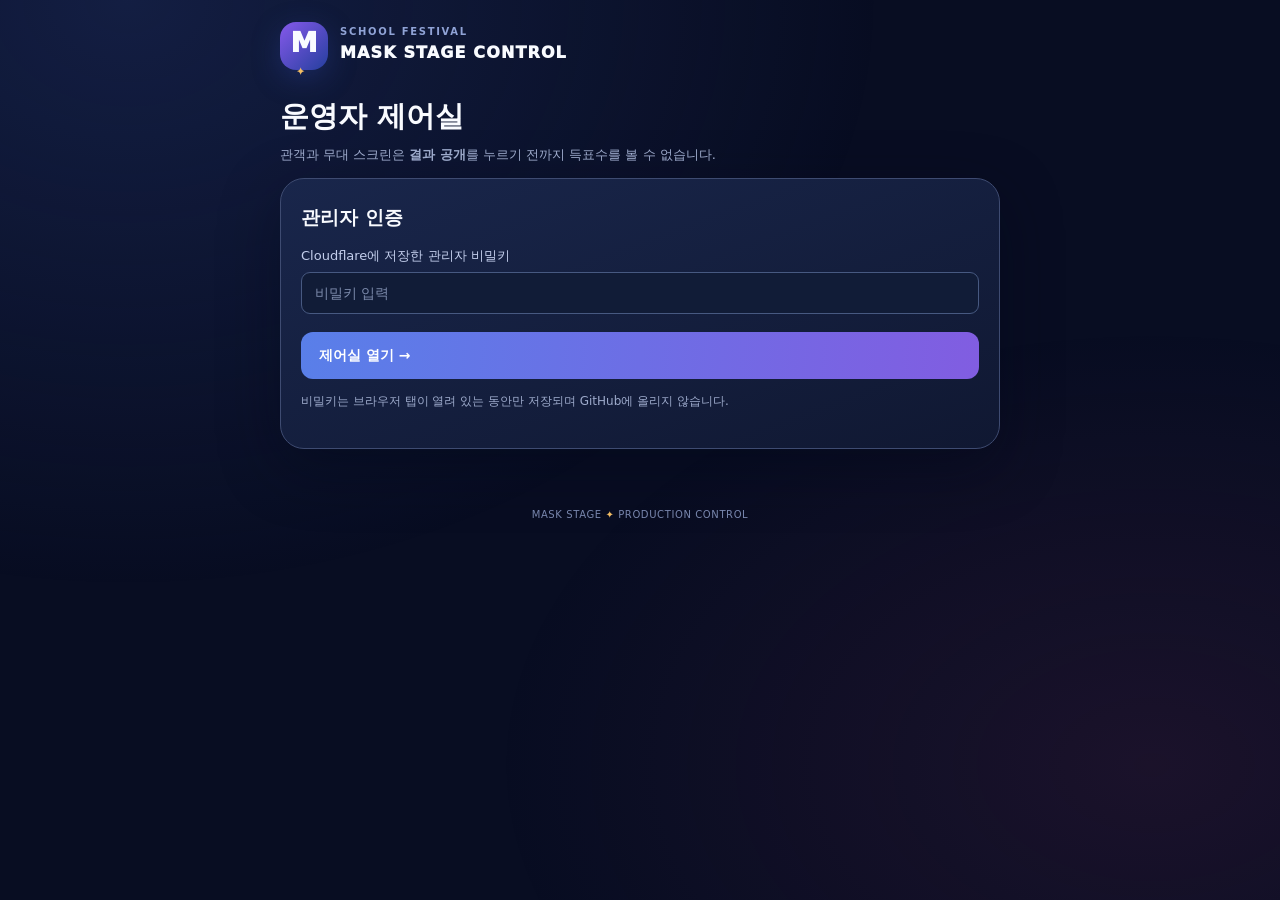
==== admin.html @ 5572ec05 "Add files via upload" ====
<!doctype html><html lang="ko"><head><meta charset="utf-8"><meta name="viewport" content="width=device-width,initial-scale=1"><meta name="theme-color" content="#090f28"><title>MASK STAGE | 관리자</title><link rel="stylesheet" href="./assets/styles.css"></head>
<body class="manager-page"><div class="ambient"></div><main class="shell manager-shell"><header class="masthead"><div class="brand-mark">M<span>✦</span></div><div><div class="eyebrow">SCHOOL FESTIVAL</div><h1 class="brand-name">MASK STAGE CONTROL</h1></div></header><div class="manager-heading"><h2>운영자 제어실</h2><p>관객과 무대 스크린은 <b>결과 공개</b>를 누르기 전까지 득표수를 볼 수 없습니다.</p></div>
<section class="manager-card" id="loginPanel"><h3>관리자 인증</h3><label for="adminToken">Cloudflare에 저장한 관리자 비밀키</label><input type="password" id="adminToken" autocomplete="off" placeholder="비밀키 입력"><button type="button" class="primary-btn" id="login">제어실 열기 →</button><p class="muted-small">비밀키는 브라우저 탭이 열려 있는 동안만 저장되며 GitHub에 올리지 않습니다.</p></section>
<div id="controlPanel" hidden><section class="manager-card"><div class="manager-row"><h3>실시간 현황</h3><span class="status-badge" id="adminStatus">대기</span></div><div class="dashboard-metrics"><div><span>현재 라운드</span><strong id="activeRound">-</strong></div><div><span>접수된 투표</span><strong id="votesTotal">0</strong></div><div><span>남은 시간</span><strong id="adminCountdown">--:--</strong></div></div><p class="muted-small">결과는 여기서만 미리 확인할 수 있으며, 관객에게는 공개 버튼을 누른 뒤 표시됩니다.</p><div class="private-counts">A <strong id="adminA">0</strong>표 <span>·</span> B <strong id="adminB">0</strong>표</div></section>
<section class="manager-card"><h3>라운드 관리</h3><label for="roundSelect">라운드 선택</label><select id="roundSelect"></select><label for="roundTitle">라운드명</label><input id="roundTitle" maxlength="60"><div class="two-inputs"><div><label for="editA">A 참가자 이름</label><input id="editA" maxlength="90"></div><div><label for="editB">B 참가자 이름</label><input id="editB" maxlength="90"></div></div><button type="button" class="secondary-btn" id="saveRound">선택 라운드 이름 저장</button><p class="muted-small">이름 변경은 아직 시작하지 않은 라운드에서만 가능합니다.</p></section>
<section class="manager-card"><h3>진행 제어</h3><div class="manager-buttons"><button class="action-open" id="startRound">▶ 60초 투표 시작</button><button class="action-close" id="closeRound">■ 투표 즉시 마감</button><button class="action-reveal" id="revealRound">★ 결과 전체 공개</button></div><p class="muted-small">공연장 발표 순간에 마지막 버튼을 누르세요. 관객 화면은 서버 갱신 시 자동으로 결과를 확인합니다.</p></section>
<section class="manager-card"><h3>리허설용</h3><p class="muted-small">테스트에서 투표한 기록을 삭제하고 준비 상태로 되돌립니다. 본 행사 중에는 누르지 마세요.</p><button type="button" class="danger-btn" id="resetRound">선택 라운드 투표 완전 초기화</button></section><button type="button" class="text-btn" id="logout">관리자 로그아웃</button></div><p id="adminMessage" class="service-message" role="status"></p><footer class="site-footer">MASK STAGE <span>✦</span> PRODUCTION CONTROL</footer></main><script src="./config.js"></script><script type="module" src="./assets/admin.js"></script></body></html>
---- assets/styles.css ----
:root{color-scheme:dark;--bg:#080d22;--panel:#151d3b;--panel2:#1b284c;--border:#384368;--text:#f9fbff;--muted:#9daacb;--gold:#f4be64;--blue:#669cff;--pink:#f275a9}*{box-sizing:border-box}html{font-family:Pretendard,'Apple SD Gothic Neo','Malgun Gothic',system-ui,sans-serif}body{margin:0;min-height:100vh;background:var(--bg);color:var(--text);line-height:1.55}.ambient{position:fixed;inset:0;pointer-events:none;background:radial-gradient(ellipse at 10% 0%,#263b7960,transparent 46%),radial-gradient(ellipse at 90% 85%,#62264c36,transparent 40%);z-index:-1}.shell{max-width:540px;margin:0 auto;padding:22px 20px 32px}.masthead{display:flex;align-items:center;gap:12px}.brand-mark{border-radius:16px;width:48px;height:48px;display:grid;place-items:center;background:linear-gradient(135deg,#8659eb,#253f9e);font-weight:1000;font-size:27px;box-shadow:0 8px 28px #2d409c66}.brand-mark span{font-size:10px;color:var(--gold);margin-left:-7px;align-self:start}.eyebrow,.overline{font-size:10px;letter-spacing:.17em;color:#90a3d6;font-weight:800}.brand-name{font-size:16px;letter-spacing:.07em;margin:2px 0;font-weight:1000}.top-live{margin-left:auto;color:#b9cfff;border:1px solid #415782;border-radius:999px;font-size:9px;font-weight:800;padding:7px 10px;letter-spacing:.12em}.live-dot{display:inline-block;background:#64ecae;border-radius:50%;width:7px;height:7px;margin-right:3px}.hero{text-align:center;padding:36px 4px 26px}.overline{color:var(--gold)}.hero h2{font-size:clamp(29px,8vw,41px);line-height:1.28;letter-spacing:-.035em;margin:12px 0;font-weight:900}.hero h2 em{font-style:normal;color:var(--gold)}.hero-copy{color:var(--muted);font-size:13px}.stage-card,.manager-card{background:linear-gradient(160deg,#19264b,#101832);border:1px solid #3e4b71;border-radius:24px;box-shadow:0 18px 60px #01071866;padding:24px 20px;margin-bottom:16px}.card-header,.manager-row,.result-label{display:flex;justify-content:space-between;align-items:center;gap:12px}.round-badge{background:#2d3d6a;border:1px solid #52658e;border-radius:9px;color:#e2eaff;padding:6px 11px;font-size:12px;font-weight:800}.status-badge{border:1px solid #5374a7;background:#22325a;border-radius:999px;color:#bcd0ff;font-size:11px;font-weight:800;padding:6px 10px}.timer-wrap{text-align:center;margin:18px 0 22px}.small-hint{color:#c7d2ee;font-size:13px;margin:0 0 4px}.big-timer{font-weight:1000;font-size:52px;font-variant-numeric:tabular-nums;letter-spacing:.015em;line-height:1.3;color:var(--gold)}.timer-track{margin:8px auto 0;max-width:275px;background:#384568;height:6px;overflow:hidden;border-radius:20px}.timer-fill{background:linear-gradient(90deg,#f47a8f,#ffcd70);width:0;height:100%;transition:width .25s linear}.prompt{text-align:center;margin:16px 0;font-size:14px;font-weight:800}.candidates{display:grid;grid-template-columns:1fr 1fr;gap:11px}.candidate{position:relative;background:#1d2a50;border:2px solid #34456f;border-radius:17px;padding:22px 8px 20px;color:white;display:flex;flex-direction:column;gap:8px;align-items:center;cursor:pointer;min-width:0}.candidate.selected{background:#264575;border-color:#8cb7ff;box-shadow:inset 0 0 0 1px #749cde}.candidate:disabled{opacity:.75;cursor:default}.candidate-symbol{display:grid;place-items:center;border-radius:50%;width:56px;height:56px;font-size:22px;font-weight:1000;background:linear-gradient(145deg,#7772d9,#3b569e)}.candidate:nth-child(2) .candidate-symbol{background:linear-gradient(145deg,#e780ae,#904b96)}.candidate-name{font-size:14px;font-weight:800;min-height:42px;display:flex;align-items:center;text-align:center;overflow-wrap:anywhere}.candidate-check{position:absolute;top:10px;right:13px;color:#97bbf0;opacity:0}.candidate.selected .candidate-check{opacity:1}.primary-btn,.secondary-btn,.action-open,.action-close,.action-reveal,.danger-btn{border:0;border-radius:12px;min-height:47px;padding:12px 18px;color:white;font-family:inherit;font-size:14px;font-weight:900;cursor:pointer}.primary-btn{width:100%;background:linear-gradient(95deg,#597fe9,#815de1);display:flex;justify-content:space-between;align-items:center;margin-top:18px}.primary-btn:disabled{opacity:.42;cursor:not-allowed}.secondary-btn{width:100%;background:#3a5484;border:1px solid #6481ae;margin-top:12px}.disclaimer{text-align:center;color:var(--muted);font-size:11px}.message-panel{text-align:center;padding:14px 8px 26px}.message-icon{font-size:38px}.message-panel h3{margin:12px 0 6px;font-size:21px}.message-panel p{margin:0;color:#b6c3e5;font-size:13px;line-height:1.8}.result-lead{text-align:center;font-size:10px;letter-spacing:.2em;color:var(--gold);font-weight:900}.result-title{text-align:center;margin:7px 0 24px}.result-entry{margin:19px 0}.result-label{font-size:15px;font-weight:800}.result-label strong{font-size:22px;font-variant-numeric:tabular-nums}.bar-bg{height:18px;background:#344261;overflow:hidden;border-radius:20px;margin:8px 0 4px}.bar{height:100%;border-radius:20px;width:0%;transition:width 1s cubic-bezier(.2,.9,.2,1)}.bar-a{background:linear-gradient(90deg,#ffb85b,#f4d891)}.bar-b{background:linear-gradient(90deg,#447ded,#75b7ff)}.votes-raw,.total-count{color:var(--muted);font-size:12px;text-align:right}.winner{text-align:center;background:#30314e;border:1px solid #8c704c;color:#ffe29c;border-radius:13px;font-size:18px;font-weight:1000;padding:14px;margin-top:22px}.total-count{text-align:center;margin-bottom:0}.service-message{min-height:18px;text-align:center;color:#e9b6a1;font-size:12px}.site-footer{text-align:center;color:#7886ad;font-size:10px;letter-spacing:.06em;margin:24px 0}.site-footer span{color:var(--gold)}[hidden]{display:none!important}button:focus-visible,input:focus-visible,select:focus-visible{outline:3px solid var(--gold);outline-offset:2px}.manager-shell{max-width:760px}.manager-heading h2{margin-bottom:6px;font-size:29px}.manager-heading p{margin-top:0;color:var(--muted);font-size:13px}.manager-card h3{margin:0 0 14px}.manager-card label{display:block;margin:12px 0 6px;font-size:13px;color:#c3ceec}.manager-card input,.manager-card select{width:100%;padding:12px 13px;border-radius:9px;background:#111c37;border:1px solid #475981;color:white;font-family:inherit;font-size:14px}.manager-card input::placeholder{color:#7c8aab}.muted-small{color:var(--muted);font-size:12px;line-height:1.7}.two-inputs{display:grid;grid-template-columns:1fr 1fr;gap:13px}.dashboard-metrics{display:grid;grid-template-columns:repeat(3,1fr);gap:8px}.dashboard-metrics div{border-radius:12px;padding:15px 9px;background:#243353;text-align:center}.dashboard-metrics span{font-size:11px;color:#aebdde;display:block}.dashboard-metrics strong{display:block;font-size:21px;margin-top:5px;font-variant-numeric:tabular-nums}.private-counts{font-size:17px;color:#e7eafc}.private-counts span{color:#7284ab;margin:0 12px}.manager-buttons{display:grid;grid-template-columns:repeat(3,1fr);gap:8px}.action-open{background:#246c65}.action-close{background:#815c42}.action-reveal{background:linear-gradient(110deg,#a27025,#cf9c43)}.danger-btn{background:#663c4f;border:1px solid #a56f82}.text-btn{color:#9cadd1;background:none;border:0;padding:10px;cursor:pointer}.screen-page{overflow:hidden}.screen-shell{width:100vw;height:100vh;display:flex;flex-direction:column;padding:3.5vh 4vw;text-align:center}.screen-header{display:flex;justify-content:space-between;align-items:center}.screen-brand{font-weight:1000;letter-spacing:.1em;font-size:clamp(17px,2vw,30px)}.screen-brand span{color:var(--gold)}.screen-main{flex:1;display:flex;flex-direction:column;justify-content:center;align-items:center;min-height:0}.screen-overline{font-size:clamp(18px,2vw,29px);letter-spacing:.2em;font-weight:900;color:var(--gold);margin:0}.screen-main h1{font-size:clamp(38px,5vw,90px);line-height:1.3;margin:1vh 0 3vh;font-weight:1000}.screen-hint{font-size:clamp(16px,1.9vw,30px);color:#d2ddfa;margin:1vh}.screen-qr{display:block;margin:2vh auto 0;background:#fff;padding:10px;border-radius:14px;width:min(18vw,220px);height:auto}.screen-url{color:#b7c7ee;font-size:clamp(13px,1.4vw,23px)}.screen-countdown{font-size:clamp(48px,7vw,122px);font-weight:1000;color:var(--gold);font-variant-numeric:tabular-nums;line-height:1.2}.screen-footer{font-weight:800;letter-spacing:.18em;color:#7e91c0;font-size:1vw}.screen-result-kicker{color:var(--gold);font-size:2.1vw;font-weight:900;letter-spacing:.16em}.screen-result-grid{display:grid;grid-template-columns:1fr .14fr 1fr;gap:2vw;width:min(94vw,1300px);align-items:center}.screen-result-item{background:#1a2746;border:1px solid #425477;border-radius:22px;padding:3vh 2vw;display:flex;flex-direction:column;gap:1vh;min-width:0}.screen-result-item span{font-size:clamp(18px,2.4vw,44px);font-weight:800;overflow-wrap:anywhere}.screen-result-item b{font-size:clamp(42px,6vw,100px);font-variant-numeric:tabular-nums}.screen-result-item .bar-bg{height:2.5vh}.screen-result-item small{font-size:1.5vw;color:#b6c5e6}.screen-vs{font-weight:900;color:var(--gold);font-size:clamp(22px,3vw,55px)}.screen-winner{font-size:clamp(25px,3vw,55px);font-weight:1000;color:#ffdaa3;margin-top:3vh}.screen-total{color:#b6c5e6;font-size:1.5vw}.screen-network{color:#f5c29b;font-size:12px}.screen-footer{margin-top:auto}@media(max-width:480px){.masthead .top-live{display:none}.shell{padding:16px 14px 26px}.hero{padding:30px 0 22px}.stage-card{padding:20px 16px}.two-inputs,.manager-buttons{grid-template-columns:1fr}.manager-card{padding:20px 16px}.dashboard-metrics strong{font-size:16px}}
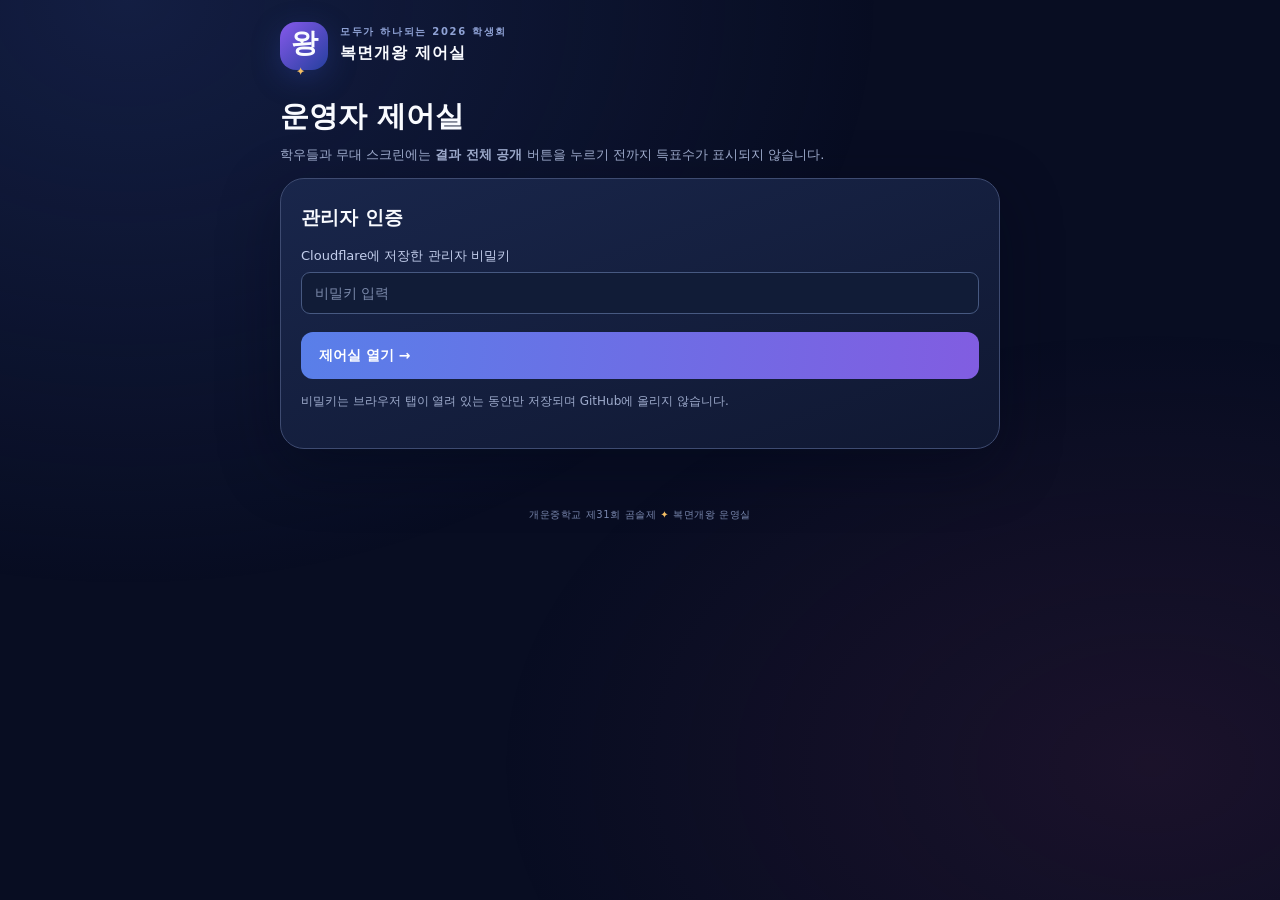
==== commit 558fd3c0: "Update admin.html" ====
--- a/admin.html
+++ b/admin.html
@@ -1,7 +1,97 @@
-<!doctype html><html lang="ko"><head><meta charset="utf-8"><meta name="viewport" content="width=device-width,initial-scale=1"><meta name="theme-color" content="#090f28"><title>MASK STAGE | 관리자</title><link rel="stylesheet" href="./assets/styles.css"></head>
-<body class="manager-page"><div class="ambient"></div><main class="shell manager-shell"><header class="masthead"><div class="brand-mark">M<span>✦</span></div><div><div class="eyebrow">SCHOOL FESTIVAL</div><h1 class="brand-name">MASK STAGE CONTROL</h1></div></header><div class="manager-heading"><h2>운영자 제어실</h2><p>관객과 무대 스크린은 <b>결과 공개</b>를 누르기 전까지 득표수를 볼 수 없습니다.</p></div>
-<section class="manager-card" id="loginPanel"><h3>관리자 인증</h3><label for="adminToken">Cloudflare에 저장한 관리자 비밀키</label><input type="password" id="adminToken" autocomplete="off" placeholder="비밀키 입력"><button type="button" class="primary-btn" id="login">제어실 열기 →</button><p class="muted-small">비밀키는 브라우저 탭이 열려 있는 동안만 저장되며 GitHub에 올리지 않습니다.</p></section>
-<div id="controlPanel" hidden><section class="manager-card"><div class="manager-row"><h3>실시간 현황</h3><span class="status-badge" id="adminStatus">대기</span></div><div class="dashboard-metrics"><div><span>현재 라운드</span><strong id="activeRound">-</strong></div><div><span>접수된 투표</span><strong id="votesTotal">0</strong></div><div><span>남은 시간</span><strong id="adminCountdown">--:--</strong></div></div><p class="muted-small">결과는 여기서만 미리 확인할 수 있으며, 관객에게는 공개 버튼을 누른 뒤 표시됩니다.</p><div class="private-counts">A <strong id="adminA">0</strong>표 <span>·</span> B <strong id="adminB">0</strong>표</div></section>
-<section class="manager-card"><h3>라운드 관리</h3><label for="roundSelect">라운드 선택</label><select id="roundSelect"></select><label for="roundTitle">라운드명</label><input id="roundTitle" maxlength="60"><div class="two-inputs"><div><label for="editA">A 참가자 이름</label><input id="editA" maxlength="90"></div><div><label for="editB">B 참가자 이름</label><input id="editB" maxlength="90"></div></div><button type="button" class="secondary-btn" id="saveRound">선택 라운드 이름 저장</button><p class="muted-small">이름 변경은 아직 시작하지 않은 라운드에서만 가능합니다.</p></section>
-<section class="manager-card"><h3>진행 제어</h3><div class="manager-buttons"><button class="action-open" id="startRound">▶ 60초 투표 시작</button><button class="action-close" id="closeRound">■ 투표 즉시 마감</button><button class="action-reveal" id="revealRound">★ 결과 전체 공개</button></div><p class="muted-small">공연장 발표 순간에 마지막 버튼을 누르세요. 관객 화면은 서버 갱신 시 자동으로 결과를 확인합니다.</p></section>
-<section class="manager-card"><h3>리허설용</h3><p class="muted-small">테스트에서 투표한 기록을 삭제하고 준비 상태로 되돌립니다. 본 행사 중에는 누르지 마세요.</p><button type="button" class="danger-btn" id="resetRound">선택 라운드 투표 완전 초기화</button></section><button type="button" class="text-btn" id="logout">관리자 로그아웃</button></div><p id="adminMessage" class="service-message" role="status"></p><footer class="site-footer">MASK STAGE <span>✦</span> PRODUCTION CONTROL</footer></main><script src="./config.js"></script><script type="module" src="./assets/admin.js"></script></body></html>
+<!doctype html>
+<html lang="ko">
+<head>
+  <meta charset="utf-8">
+  <meta name="viewport" content="width=device-width, initial-scale=1">
+  <meta name="theme-color" content="#090f28">
+  <title>복면개왕 | 운영자 제어실</title>
+  <link rel="stylesheet" href="./assets/styles.css">
+</head>
+<body class="manager-page">
+  <div class="ambient"></div>
+  <main class="shell manager-shell">
+    <header class="masthead">
+      <div class="brand-mark">왕<span>✦</span></div>
+      <div>
+        <div class="eyebrow">모두가 하나되는 2026 학생회</div>
+        <h1 class="brand-name">복면개왕 제어실</h1>
+      </div>
+    </header>
+
+    <div class="manager-heading">
+      <h2>운영자 제어실</h2>
+      <p>학우들과 무대 스크린에는 <b>결과 전체 공개</b> 버튼을 누르기 전까지 득표수가 표시되지 않습니다.</p>
+    </div>
+
+    <section class="manager-card" id="loginPanel">
+      <h3>관리자 인증</h3>
+      <label for="adminToken">Cloudflare에 저장한 관리자 비밀키</label>
+      <input type="password" id="adminToken" autocomplete="off" placeholder="비밀키 입력">
+      <button type="button" class="primary-btn" id="login">제어실 열기 →</button>
+      <p class="muted-small">비밀키는 브라우저 탭이 열려 있는 동안만 저장되며 GitHub에 올리지 않습니다.</p>
+    </section>
+
+    <div id="controlPanel" hidden>
+      <section class="manager-card">
+        <div class="manager-row">
+          <h3>실시간 현황</h3>
+          <span class="status-badge" id="adminStatus">대기</span>
+        </div>
+        <div class="dashboard-metrics">
+          <div><span>현재 라운드</span><strong id="activeRound">-</strong></div>
+          <div><span>접수된 투표</span><strong id="votesTotal">0</strong></div>
+          <div><span>남은 시간</span><strong id="adminCountdown">--:--</strong></div>
+        </div>
+        <p class="muted-small">결과는 운영자만 미리 확인할 수 있으며, 학우들은 공개 후 확인할 수 있습니다.</p>
+        <div class="private-counts">
+          A <strong id="adminA">0</strong>표 <span>·</span> B <strong id="adminB">0</strong>표
+        </div>
+      </section>
+
+      <section class="manager-card">
+        <h3>라운드 관리</h3>
+        <label for="roundSelect">라운드 선택</label>
+        <select id="roundSelect"></select>
+        <label for="roundTitle">라운드명</label>
+        <input id="roundTitle" maxlength="60">
+        <div class="two-inputs">
+          <div>
+            <label for="editA">A 참가자 이름</label>
+            <input id="editA" maxlength="90">
+          </div>
+          <div>
+            <label for="editB">B 참가자 이름</label>
+            <input id="editB" maxlength="90">
+          </div>
+        </div>
+        <button type="button" class="secondary-btn" id="saveRound">선택 라운드 이름 저장</button>
+        <p class="muted-small">이름 변경은 아직 시작하지 않은 라운드에서만 가능합니다.</p>
+      </section>
+
+      <section class="manager-card">
+        <h3>진행 제어</h3>
+        <div class="manager-buttons">
+          <button type="button" class="action-open" id="startRound">▶ 60초 투표 시작</button>
+          <button type="button" class="action-close" id="closeRound">■ 투표 즉시 마감</button>
+          <button type="button" class="action-reveal" id="revealRound">★ 결과 전체 공개</button>
+        </div>
+        <p class="muted-small">MC 발표 순간에 결과 공개를 누르세요. 학우들의 화면은 서버 상태를 갱신하면서 결과가 표시됩니다.</p>
+      </section>
+
+      <section class="manager-card">
+        <h3>리허설용</h3>
+        <p class="muted-small">시험 투표 기록을 삭제하고 준비 상태로 되돌립니다. 본 행사 중에는 누르지 마세요.</p>
+        <button type="button" class="danger-btn" id="resetRound">선택 라운드 투표 완전 초기화</button>
+      </section>
+
+      <button type="button" class="text-btn" id="logout">관리자 로그아웃</button>
+    </div>
+
+    <p id="adminMessage" class="service-message" role="status"></p>
+    <footer class="site-footer">개운중학교 제31회 곰솔제 <span>✦</span> 복면개왕 운영실</footer>
+  </main>
+
+  <script src="./config.js"></script>
+  <script type="module" src="./assets/admin.js"></script>
+</body>
+</html>
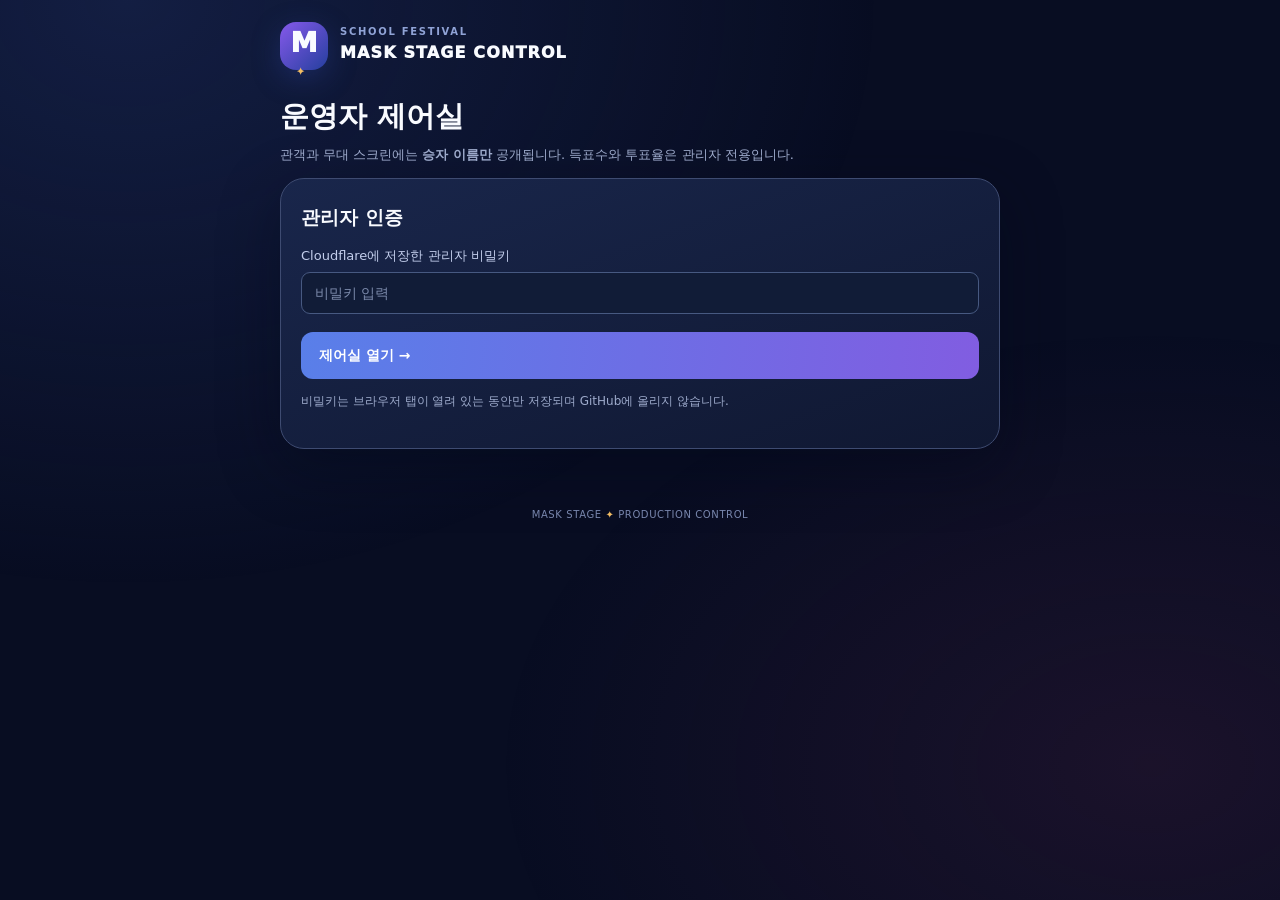
==== commit 6980a7e9: "Add files via upload" ====
--- a/admin.html
+++ b/admin.html
@@ -1,97 +1,7 @@
-<!doctype html>
-<html lang="ko">
-<head>
-  <meta charset="utf-8">
-  <meta name="viewport" content="width=device-width, initial-scale=1">
-  <meta name="theme-color" content="#090f28">
-  <title>복면개왕 | 운영자 제어실</title>
-  <link rel="stylesheet" href="./assets/styles.css">
-</head>
-<body class="manager-page">
-  <div class="ambient"></div>
-  <main class="shell manager-shell">
-    <header class="masthead">
-      <div class="brand-mark">왕<span>✦</span></div>
-      <div>
-        <div class="eyebrow">모두가 하나되는 2026 학생회</div>
-        <h1 class="brand-name">복면개왕 제어실</h1>
-      </div>
-    </header>
-
-    <div class="manager-heading">
-      <h2>운영자 제어실</h2>
-      <p>학우들과 무대 스크린에는 <b>결과 전체 공개</b> 버튼을 누르기 전까지 득표수가 표시되지 않습니다.</p>
-    </div>
-
-    <section class="manager-card" id="loginPanel">
-      <h3>관리자 인증</h3>
-      <label for="adminToken">Cloudflare에 저장한 관리자 비밀키</label>
-      <input type="password" id="adminToken" autocomplete="off" placeholder="비밀키 입력">
-      <button type="button" class="primary-btn" id="login">제어실 열기 →</button>
-      <p class="muted-small">비밀키는 브라우저 탭이 열려 있는 동안만 저장되며 GitHub에 올리지 않습니다.</p>
-    </section>
-
-    <div id="controlPanel" hidden>
-      <section class="manager-card">
-        <div class="manager-row">
-          <h3>실시간 현황</h3>
-          <span class="status-badge" id="adminStatus">대기</span>
-        </div>
-        <div class="dashboard-metrics">
-          <div><span>현재 라운드</span><strong id="activeRound">-</strong></div>
-          <div><span>접수된 투표</span><strong id="votesTotal">0</strong></div>
-          <div><span>남은 시간</span><strong id="adminCountdown">--:--</strong></div>
-        </div>
-        <p class="muted-small">결과는 운영자만 미리 확인할 수 있으며, 학우들은 공개 후 확인할 수 있습니다.</p>
-        <div class="private-counts">
-          A <strong id="adminA">0</strong>표 <span>·</span> B <strong id="adminB">0</strong>표
-        </div>
-      </section>
-
-      <section class="manager-card">
-        <h3>라운드 관리</h3>
-        <label for="roundSelect">라운드 선택</label>
-        <select id="roundSelect"></select>
-        <label for="roundTitle">라운드명</label>
-        <input id="roundTitle" maxlength="60">
-        <div class="two-inputs">
-          <div>
-            <label for="editA">A 참가자 이름</label>
-            <input id="editA" maxlength="90">
-          </div>
-          <div>
-            <label for="editB">B 참가자 이름</label>
-            <input id="editB" maxlength="90">
-          </div>
-        </div>
-        <button type="button" class="secondary-btn" id="saveRound">선택 라운드 이름 저장</button>
-        <p class="muted-small">이름 변경은 아직 시작하지 않은 라운드에서만 가능합니다.</p>
-      </section>
-
-      <section class="manager-card">
-        <h3>진행 제어</h3>
-        <div class="manager-buttons">
-          <button type="button" class="action-open" id="startRound">▶ 60초 투표 시작</button>
-          <button type="button" class="action-close" id="closeRound">■ 투표 즉시 마감</button>
-          <button type="button" class="action-reveal" id="revealRound">★ 결과 전체 공개</button>
-        </div>
-        <p class="muted-small">MC 발표 순간에 결과 공개를 누르세요. 학우들의 화면은 서버 상태를 갱신하면서 결과가 표시됩니다.</p>
-      </section>
-
-      <section class="manager-card">
-        <h3>리허설용</h3>
-        <p class="muted-small">시험 투표 기록을 삭제하고 준비 상태로 되돌립니다. 본 행사 중에는 누르지 마세요.</p>
-        <button type="button" class="danger-btn" id="resetRound">선택 라운드 투표 완전 초기화</button>
-      </section>
-
-      <button type="button" class="text-btn" id="logout">관리자 로그아웃</button>
-    </div>
-
-    <p id="adminMessage" class="service-message" role="status"></p>
-    <footer class="site-footer">개운중학교 제31회 곰솔제 <span>✦</span> 복면개왕 운영실</footer>
-  </main>
-
-  <script src="./config.js"></script>
-  <script type="module" src="./assets/admin.js"></script>
-</body>
-</html>
+<!doctype html><html lang="ko"><head><meta charset="utf-8"><meta name="viewport" content="width=device-width,initial-scale=1"><meta name="theme-color" content="#090f28"><title>MASK STAGE | 관리자</title><link rel="stylesheet" href="./assets/styles.css"></head>
+<body class="manager-page"><div class="ambient"></div><main class="shell manager-shell"><header class="masthead"><div class="brand-mark">M<span>✦</span></div><div><div class="eyebrow">SCHOOL FESTIVAL</div><h1 class="brand-name">MASK STAGE CONTROL</h1></div></header><div class="manager-heading"><h2>운영자 제어실</h2><p>관객과 무대 스크린에는 <b>승자 이름만</b> 공개됩니다. 득표수와 투표율은 관리자 전용입니다.</p></div>
+<section class="manager-card" id="loginPanel"><h3>관리자 인증</h3><label for="adminToken">Cloudflare에 저장한 관리자 비밀키</label><input type="password" id="adminToken" autocomplete="off" placeholder="비밀키 입력"><button type="button" class="primary-btn" id="login">제어실 열기 →</button><p class="muted-small">비밀키는 브라우저 탭이 열려 있는 동안만 저장되며 GitHub에 올리지 않습니다.</p></section>
+<div id="controlPanel" hidden><section class="manager-card"><div class="manager-row"><h3>실시간 현황</h3><span class="status-badge" id="adminStatus">대기</span></div><div class="dashboard-metrics"><div><span>현재 라운드</span><strong id="activeRound">-</strong></div><div><span>접수된 투표</span><strong id="votesTotal">0</strong></div><div><span>남은 시간</span><strong id="adminCountdown">--:--</strong></div></div><p class="muted-small">득표수·투표율은 관리자에게만 보입니다. 관객에게는 승자 이름만 공개됩니다.</p><div class="private-counts">A <strong id="adminA">0</strong>표 (<strong id="adminPctA">0.0%</strong>) <span>·</span> B <strong id="adminB">0</strong>표 (<strong id="adminPctB">0.0%</strong>)</div></section>
+<section class="manager-card"><h3>라운드 관리</h3><label for="roundSelect">라운드 선택</label><select id="roundSelect"></select><label for="roundTitle">라운드명</label><input id="roundTitle" maxlength="60"><div class="two-inputs"><div><label for="editA">A 참가자 이름</label><input id="editA" maxlength="90"></div><div><label for="editB">B 참가자 이름</label><input id="editB" maxlength="90"></div></div><button type="button" class="secondary-btn" id="saveRound">선택 라운드 이름 저장</button><p class="muted-small">이름 변경은 아직 시작하지 않은 라운드에서만 가능합니다.</p></section>
+<section class="manager-card"><h3>진행 제어</h3><div class="manager-buttons"><button class="action-open" id="startRound">▶ 60초 투표 시작</button><button class="action-close" id="closeRound">■ 투표 즉시 마감</button><button class="action-reveal" id="revealRound">★ 승자 이름 공개</button></div><p class="muted-small">공연장 발표 순간에 마지막 버튼을 누르세요. 관객 화면에는 승자 이름만 자동 표시됩니다.</p></section>
+<section class="manager-card"><h3>리허설용</h3><p class="muted-small">테스트에서 투표한 기록을 삭제하고 준비 상태로 되돌립니다. 본 행사 중에는 누르지 마세요.</p><button type="button" class="danger-btn" id="resetRound">선택 라운드 투표 완전 초기화</button></section><button type="button" class="text-btn" id="logout">관리자 로그아웃</button></div><p id="adminMessage" class="service-message" role="status"></p><footer class="site-footer">MASK STAGE <span>✦</span> PRODUCTION CONTROL</footer></main><script src="./config.js"></script><script type="module" src="./assets/admin.js"></script></body></html>
